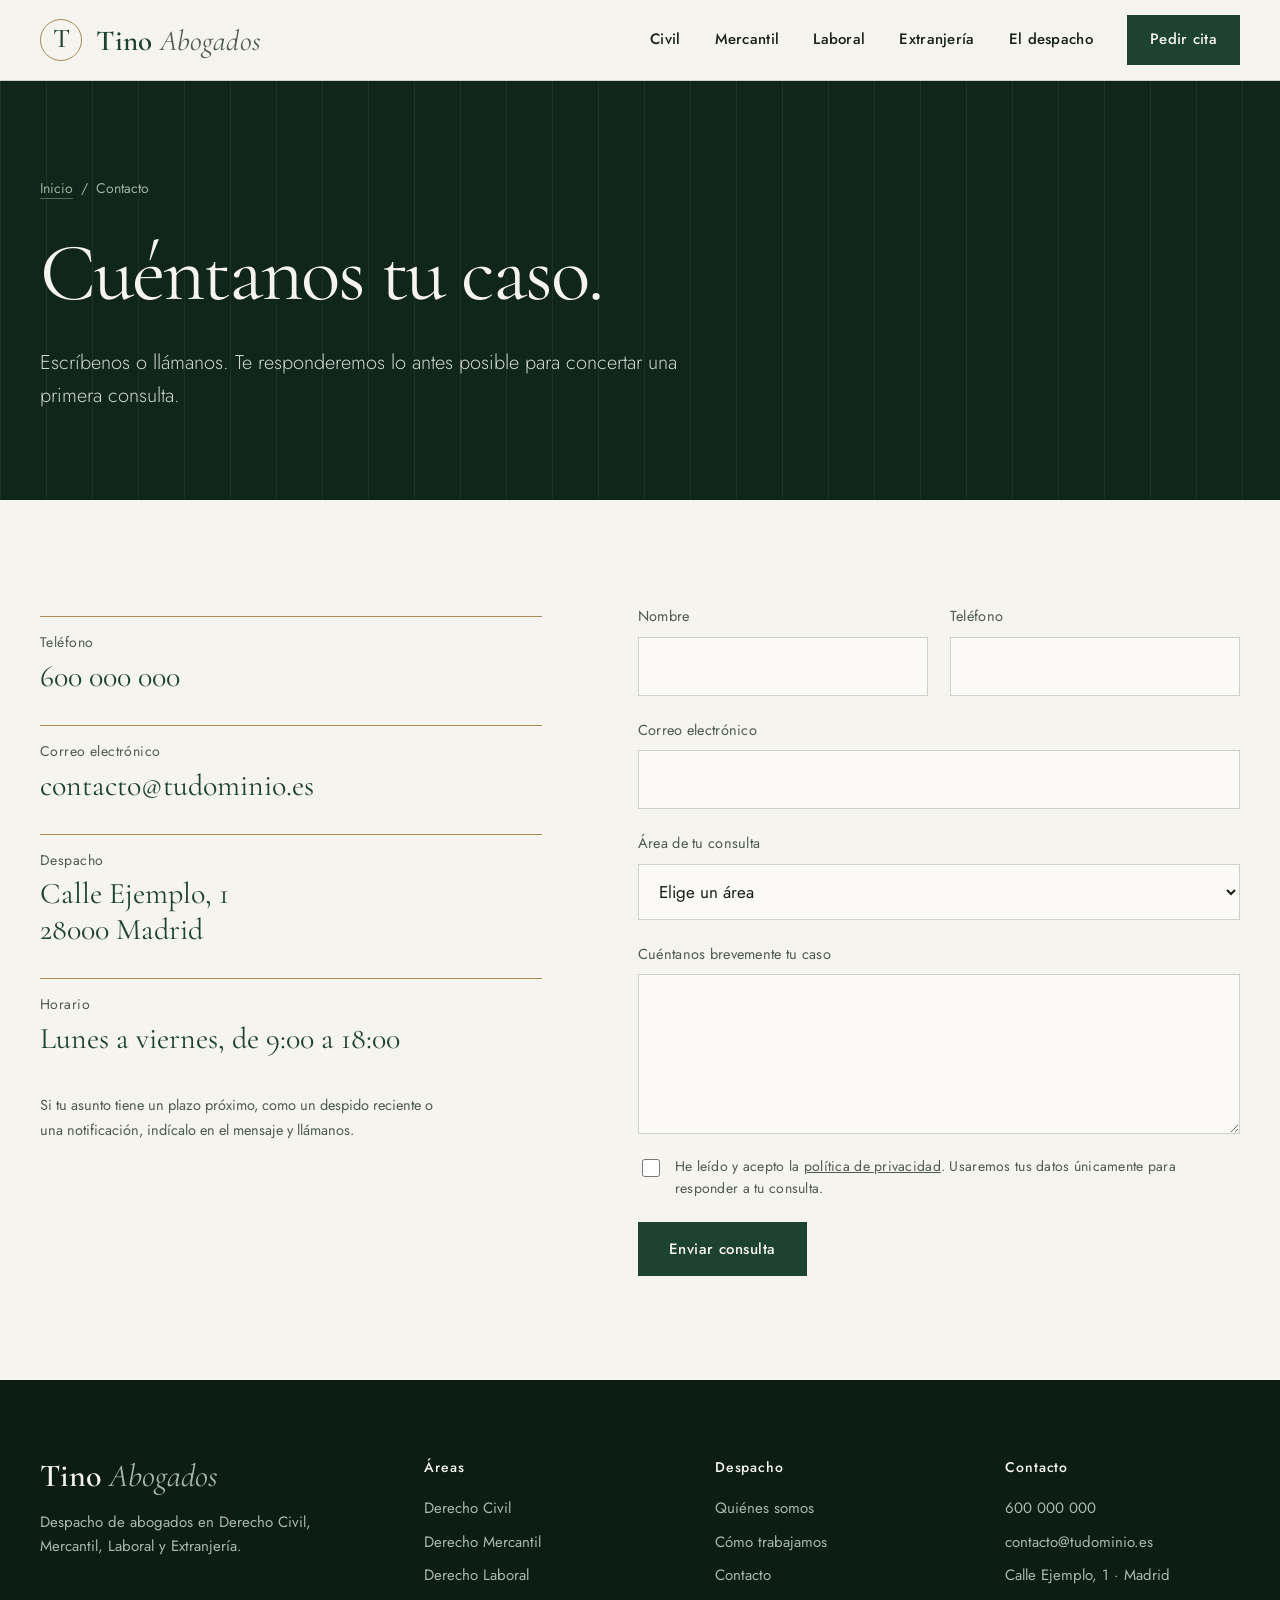
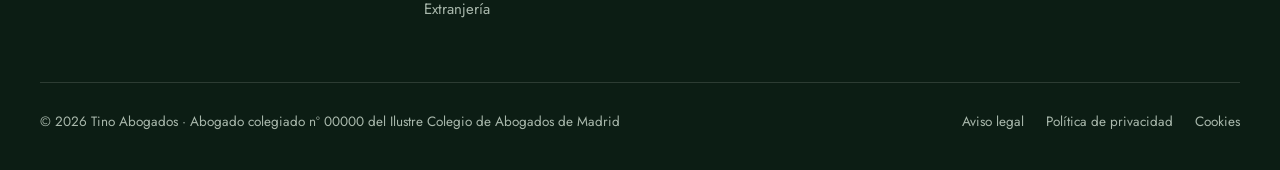
==== contacto.html @ 414d3d25 "Add files via upload" ====
<!DOCTYPE html>
<html lang="es">
<head>
<meta charset="utf-8">
<meta name="viewport" content="width=device-width, initial-scale=1">
<title>Contacto | Tino Abogados</title>
<meta name="description" content="Contacta con Tino Abogados y pide tu primera consulta.">
<link rel="preconnect" href="https://fonts.googleapis.com">
<link rel="preconnect" href="https://fonts.gstatic.com" crossorigin>
<link href="https://fonts.googleapis.com/css2?family=Cormorant+Garamond:ital,wght@0,400;0,500;0,600;1,400;1,500&family=Jost:wght@300;400;500&display=swap" rel="stylesheet">
<link rel="stylesheet" href="styles.css">
</head>
<body>
<header class="cabecera">
  <div class="wrap">
    <a class="marca" href="index.html" aria-label="Tino Abogados, inicio">
      <span class="sello" aria-hidden="true">T</span>
      <span class="nombre">Tino <i>Abogados</i></span>
    </a>
    <button class="burger" aria-label="Abrir menú" aria-expanded="false" aria-controls="nav"><span></span><span></span></button>
    <nav class="nav" id="nav" aria-label="Principal">
      <a href="derecho-civil.html">Civil</a>
      <a href="derecho-mercantil.html">Mercantil</a>
      <a href="derecho-laboral.html">Laboral</a>
      <a href="extranjeria.html">Extranjería</a>
      <a href="el-despacho.html">El despacho</a>
      <a class="btn" href="contacto.html">Pedir cita</a>
    </nav>
  </div>
</header>
<main>
<section class="cabecera-pagina raya">
  <div class="wrap">
    <div class="migas"><a href="index.html">Inicio</a> &nbsp;/&nbsp; Contacto</div>
    <h1>Cuéntanos tu caso.</h1>
    <p class="lead">Escríbenos o llámanos. Te responderemos lo antes posible para concertar una primera consulta.</p>
  </div>
</section>

<div class="wrap contacto-grid">
  <div>
    <dl class="datos">
      <!-- EDITA: tus datos reales -->
      <div><dt>Teléfono</dt><dd><a href="tel:+34600000000">600 000 000</a></dd></div>
      <div><dt>Correo electrónico</dt><dd><a href="mailto:contacto@tudominio.es">contacto@tudominio.es</a></dd></div>
      <div><dt>Despacho</dt><dd>Calle Ejemplo, 1<br>28000 Madrid</dd></div>
      <div><dt>Horario</dt><dd>Lunes a viernes, de 9:00 a 18:00</dd></div>
    </dl>
    <p class="aviso-form">Si tu asunto tiene un plazo próximo, como un despido reciente o una notificación, indícalo en el mensaje y llámanos.</p>
  </div>

  <!-- EDITA: cambia "action" por el servicio con el que recibas los mensajes
       (Formspree, Formsubmit o el formulario de tu hosting). -->
  <form action="https://formspree.io/f/TU_ID" method="POST">
    <div class="doble">
      <label>Nombre<input type="text" name="nombre" autocomplete="name" required></label>
      <label>Teléfono<input type="tel" name="telefono" autocomplete="tel" required></label>
    </div>
    <label>Correo electrónico<input type="email" name="email" autocomplete="email" required></label>
    <label>Área de tu consulta
      <select name="area" required>
        <option value="">Elige un área</option>
        <option>Derecho Civil</option>
        <option>Derecho Mercantil</option>
        <option>Derecho Laboral</option>
        <option>Extranjería</option>
        <option>No lo sé</option>
      </select>
    </label>
    <label>Cuéntanos brevemente tu caso<textarea name="mensaje" required></textarea></label>
    <label class="consent">
      <input type="checkbox" name="consentimiento" required>
      <span>He leído y acepto la <a href="#">política de privacidad</a>. Usaremos tus datos únicamente para responder a tu consulta.</span>
    </label>
    <button type="submit" class="btn verde">Enviar consulta</button>
  </form>
</div>

</main>
<footer class="pie">
  <div class="wrap">
    <div class="pie-grid">
      <div>
        <div class="nombre">Tino <i>Abogados</i></div>
        <p>Despacho de abogados en Derecho Civil, Mercantil, Laboral y Extranjería.</p>
      </div>
      <div>
        <h4>Áreas</h4>
        <ul>
          <li><a href="derecho-civil.html">Derecho Civil</a></li>
          <li><a href="derecho-mercantil.html">Derecho Mercantil</a></li>
          <li><a href="derecho-laboral.html">Derecho Laboral</a></li>
          <li><a href="extranjeria.html">Extranjería</a></li>
        </ul>
      </div>
      <div>
        <h4>Despacho</h4>
        <ul>
          <li><a href="el-despacho.html">Quiénes somos</a></li>
          <li><a href="index.html#proceso">Cómo trabajamos</a></li>
          <li><a href="contacto.html">Contacto</a></li>
        </ul>
      </div>
      <div>
        <h4>Contacto</h4>
        <ul>
          <!-- EDITA: tus datos reales -->
          <li><a href="tel:+34600000000">600 000 000</a></li>
          <li><a href="mailto:contacto@tudominio.es">contacto@tudominio.es</a></li>
          <li>Calle Ejemplo, 1 · Madrid</li>
        </ul>
      </div>
    </div>
    <div class="pie-legal">
      <!-- EDITA: tu número de colegiado y tu Colegio de Abogados -->
      <span>© 2026 Tino Abogados · Abogado colegiado nº 00000 del Ilustre Colegio de Abogados de Madrid</span>
      <span><a href="#">Aviso legal</a><a href="#">Política de privacidad</a><a href="#">Cookies</a></span>
    </div>
  </div>
</footer>
<script>
  var b = document.querySelector('.burger'), n = document.getElementById('nav');
  b.addEventListener('click', function () {
    var abierto = n.classList.toggle('abierto');
    b.setAttribute('aria-expanded', abierto);
  });
</script>
</body>
</html>
---- styles.css ----
/* ==========================================================
   TINO ABOGADOS — HOJA DE ESTILOS
   Edita aquí colores, tipografías y espaciados de TODA la web.
   ========================================================== */

:root {
  /* Verdes */
  --noche:   #11261b;   /* fondo oscuro principal */
  --verde:   #1d4330;   /* verde de marca */
  --hoja:    #315943;   /* hover y detalles */
  --salvia:  #dfe5db;   /* fondo suave */

  /* Blancos rotos */
  --marfil:  #f6f4ee;   /* fondo general */
  --marfil2: #ecE9df;   /* fondo alterno */

  /* Texto y detalles */
  --tinta:   #17221b;
  --tinta2:  #4d5a52;
  --laton:   #a58b58;   /* hilo fino, detalles */
  --linea:   #cfd2c6;

  /* Tipografías */
  --display: "Cormorant Garamond", "Cormorant", Garamond, "Times New Roman", serif;
  --texto:   "Jost", "Helvetica Neue", Arial, sans-serif;

  --ancho: 1200px;
}

*, *::before, *::after { box-sizing: border-box; }
html { scroll-behavior: smooth; scroll-padding-top: 90px; }
body {
  margin: 0;
  background: var(--marfil);
  color: var(--tinta);
  font-family: var(--texto);
  font-size: 17px;
  line-height: 1.7;
  font-weight: 400;
  -webkit-font-smoothing: antialiased;
  text-rendering: optimizeLegibility;
}
img, svg { max-width: 100%; display: block; }
a { color: inherit; }
p, ul, ol, dl, dd, h1, h2, h3, h4 { margin: 0; padding: 0; }
ul, ol { list-style: none; }
p { text-wrap: pretty; }
:focus-visible { outline: 2px solid var(--laton); outline-offset: 3px; }

h1, h2, h3, h4 {
  font-family: var(--display);
  font-weight: 400;
  letter-spacing: -0.015em;
  line-height: 1.04;
  text-wrap: balance;
  font-feature-settings: "kern", "liga", "onum";
}
h1 { font-size: clamp(50px, 7.2vw, 100px); letter-spacing: -0.025em; }
h2 { font-size: clamp(36px, 4.4vw, 58px); }
h3 { font-size: clamp(26px, 2.6vw, 34px); font-weight: 500; line-height: 1.12; }
em { font-style: italic; }

.wrap { width: min(var(--ancho), 100% - 56px); margin-inline: auto; }

/* ---------- Botones ---------- */
.btn {
  display: inline-block;
  padding: 15px 30px;
  font-family: var(--texto);
  font-size: 15px;
  font-weight: 500;
  letter-spacing: 0.03em;
  text-decoration: none;
  border: 1px solid var(--marfil);
  background: var(--marfil);
  color: var(--noche);
  cursor: pointer;
  transition: background .25s, color .25s, border-color .25s;
}
.btn:hover { background: transparent; color: var(--marfil); }
.btn.verde { background: var(--verde); border-color: var(--verde); color: var(--marfil); }
.btn.verde:hover { background: var(--noche); border-color: var(--noche); }
.btn.linea { background: transparent; color: var(--marfil); border-color: rgba(246,244,238,.45); }
.btn.linea:hover { background: var(--marfil); color: var(--noche); }
.enlace {
  font-weight: 500; font-size: 15px; letter-spacing: 0.02em;
  text-decoration: none; color: var(--verde);
  border-bottom: 1px solid var(--laton); padding-bottom: 3px;
}
.enlace:hover { color: var(--hoja); }

/* Raya diplomática: textura de fondo para las zonas oscuras */
.raya {
  background-color: var(--noche);
  background-image: repeating-linear-gradient(90deg, rgba(246,244,238,.05) 0 1px, transparent 1px 46px);
  color: var(--marfil);
}

/* ==========================================================
   CABECERA
   ========================================================== */
.cabecera {
  position: sticky; top: 0; z-index: 60;
  background: rgba(246,244,238,.96);
  backdrop-filter: blur(10px);
  border-bottom: 1px solid var(--linea);
}
.cabecera .wrap { display: flex; align-items: center; justify-content: space-between; height: 80px; }
.marca { display: flex; align-items: center; gap: 14px; text-decoration: none; }
.sello {
  width: 42px; height: 42px; border-radius: 50%;
  border: 1px solid var(--laton);
  display: grid; place-items: center;
  font-family: var(--display); font-size: 27px; font-weight: 500;
  color: var(--verde); line-height: 1; padding-bottom: 3px;
}
.marca .nombre { font-family: var(--display); font-size: 29px; font-weight: 600; letter-spacing: 0.005em; color: var(--verde); line-height: 1; }
.marca .nombre i { font-weight: 400; color: var(--tinta2); }

.nav { display: flex; align-items: center; gap: 34px; }
.nav a { text-decoration: none; font-size: 15px; font-weight: 500; letter-spacing: 0.02em; color: var(--tinta); position: relative; padding: 6px 0; }
.nav a:not(.btn)::after {
  content: ""; position: absolute; left: 0; right: 0; bottom: 0; height: 1px;
  background: var(--laton); transform: scaleX(0); transform-origin: left; transition: transform .25s;
}
.nav a:not(.btn):hover::after, .nav a[aria-current="page"]::after { transform: scaleX(1); }
.nav .btn { padding: 11px 22px; background: var(--verde); border-color: var(--verde); color: var(--marfil); }
.nav .btn:hover { background: var(--noche); border-color: var(--noche); color: var(--marfil); }
.burger { display: none; background: none; border: 1px solid var(--linea); width: 46px; height: 42px; cursor: pointer; padding: 0; }
.burger span { display: block; width: 20px; height: 1px; background: var(--tinta); margin: 5px auto; }

/* ==========================================================
   PORTADA
   ========================================================== */
.hero { padding: 120px 0 108px; }
.hero-grid { display: grid; grid-template-columns: 1.45fr 1fr; gap: 88px; align-items: end; }
.hero h1 em { color: #dccfa6; }
.hero .lead { margin-top: 34px; max-width: 50ch; font-size: 20px; line-height: 1.65; color: #cdd7cd; font-weight: 300; }
.hero .actions { margin-top: 44px; display: flex; gap: 14px; flex-wrap: wrap; }
.hero h1, .hero .lead, .hero .actions { animation: entrada .9s ease both; }
.hero .lead { animation-delay: .12s; }
.hero .actions { animation-delay: .24s; }
@keyframes entrada { from { opacity: 0; transform: translateY(14px); } to { opacity: 1; transform: none; } }

.indice { border-top: 1px solid var(--laton); }
.indice .t { padding: 16px 0 6px; font-size: 14px; color: #9fb0a2; letter-spacing: 0.04em; }
.indice a {
  display: grid; gap: 2px;
  padding: 20px 0; border-bottom: 1px solid rgba(246,244,238,.16);
  text-decoration: none; transition: padding-left .3s, color .3s;
}
.indice a b { font-family: var(--display); font-weight: 500; font-size: 32px; line-height: 1.1; }
.indice a span { font-size: 14.5px; color: #9fb0a2; }
.indice a:hover { padding-left: 12px; color: #dccfa6; }

/* ==========================================================
   SECCIONES GENÉRICAS
   ========================================================== */
.seccion { padding: 120px 0; }
.seccion.suave { background: var(--marfil2); }
.cabecera-seccion { max-width: 760px; margin-bottom: 68px; }
.cabecera-seccion p { margin-top: 22px; font-size: 19px; color: var(--tinta2); max-width: 56ch; font-weight: 300; }

/* Áreas en la portada */
.fila-area {
  display: grid; grid-template-columns: 1.05fr 1.5fr auto; gap: 56px; align-items: center;
  padding: 44px 0; border-top: 1px solid var(--verde); text-decoration: none;
  transition: background .3s, padding .3s;
}
.fila-area:last-of-type { border-bottom: 1px solid var(--verde); }
.fila-area h3 { font-size: clamp(34px, 4vw, 54px); color: var(--verde); font-weight: 400; }
.fila-area p { color: var(--tinta2); font-size: 17px; max-width: 52ch; }
.fila-area p small { display: block; margin-top: 10px; font-size: 14.5px; color: #6c776f; line-height: 1.5; }
.fila-area .ir { font-size: 15px; font-weight: 500; color: var(--verde); border-bottom: 1px solid var(--laton); padding-bottom: 3px; white-space: nowrap; }
.fila-area:hover { background: var(--salvia); padding-left: 24px; padding-right: 24px; }

/* Principios */
.principios { display: grid; grid-template-columns: repeat(3, 1fr); gap: 56px; }
.principios > div { border-top: 1px solid var(--laton); padding-top: 26px; }
.principios h3 { color: var(--verde); margin-bottom: 14px; }
.principios p { color: var(--tinta2); }

/* Frase destacada */
.frase { padding: 112px 0; text-align: center; background: var(--salvia); }
.frase blockquote { margin: 0 auto; max-width: 880px; font-family: var(--display); font-style: italic; font-size: clamp(32px, 4.2vw, 56px); line-height: 1.14; color: var(--verde); letter-spacing: -0.015em; text-wrap: balance; }
.frase .firma { margin-top: 28px; font-size: 15px; color: var(--tinta2); letter-spacing: 0.03em; }

/* Proceso (sí es una secuencia, por eso va numerado) */
.proceso { display: grid; grid-template-columns: repeat(4, 1fr); gap: 40px; counter-reset: p; }
.proceso li { counter-increment: p; border-top: 1px solid var(--verde); padding-top: 24px; }
.proceso li::before { content: counter(p); display: block; font-family: var(--display); font-size: 54px; line-height: 1; color: var(--laton); margin-bottom: 18px; font-feature-settings: "lnum"; }
.proceso h3 { font-size: 28px; color: var(--verde); margin-bottom: 10px; }
.proceso p { font-size: 16px; color: var(--tinta2); }

/* Bloque final de contacto */
.cierre { padding: 112px 0; }
.cierre .wrap { display: grid; grid-template-columns: 1.3fr 1fr; gap: 72px; align-items: center; }
.cierre p { color: #cdd7cd; font-size: 19px; font-weight: 300; max-width: 46ch; }
.cierre .lado { display: grid; gap: 18px; justify-items: start; }
.cierre .tel { font-family: var(--display); font-size: 40px; text-decoration: none; letter-spacing: -0.01em; }

/* ==========================================================
   PÁGINAS INTERIORES
   ========================================================== */
.cabecera-pagina { padding: 96px 0 88px; }
.migas { font-size: 14px; color: #9fb0a2; margin-bottom: 30px; }
.migas a { text-decoration: none; border-bottom: 1px solid rgba(246,244,238,.3); }
.migas a:hover { color: #dccfa6; }
.cabecera-pagina h1 { font-size: clamp(48px, 6.4vw, 88px); }
.cabecera-pagina .lead { margin-top: 30px; max-width: 58ch; font-size: 20px; font-weight: 300; color: #cdd7cd; line-height: 1.65; }

.cuerpo { display: grid; grid-template-columns: 1fr 340px; gap: 96px; padding: 104px 0 96px; align-items: start; }
.cuerpo > div > h2 { font-size: clamp(32px, 3.6vw, 46px); margin-bottom: 44px; }
.servicio { padding: 34px 0; border-top: 1px solid var(--linea); display: grid; grid-template-columns: 0.8fr 1.6fr; gap: 40px; }
.servicio:first-of-type { border-top: 1px solid var(--verde); }
.servicio h3 { color: var(--verde); font-size: 30px; }
.servicio p { color: var(--tinta2); max-width: 60ch; }
.bloque-aparte { margin-top: 88px; }

.lateral { position: sticky; top: 112px; display: grid; gap: 28px; }
.caja { background: var(--verde); color: var(--marfil); padding: 34px 32px; }
.caja h3 { font-size: 30px; margin-bottom: 12px; color: var(--marfil); }
.caja p { font-size: 15.5px; color: #cdd7cd; margin-bottom: 22px; font-weight: 300; }
.caja .btn { width: 100%; text-align: center; }
.caja .tel { display: block; margin-top: 18px; font-family: var(--display); font-size: 28px; text-decoration: none; text-align: center; }
.doc { border-top: 1px solid var(--laton); padding-top: 22px; }
.doc h3 { font-size: 26px; margin-bottom: 14px; color: var(--verde); }
.doc li { font-size: 15.5px; color: var(--tinta2); padding: 6px 0 6px 20px; position: relative; line-height: 1.5; }
.doc li::before { content: ""; position: absolute; left: 0; top: 17px; width: 9px; height: 1px; background: var(--laton); }

/* Preguntas frecuentes */
.faq { background: var(--marfil2); padding: 104px 0; }
.faq .wrap { display: grid; grid-template-columns: 0.8fr 1.6fr; gap: 80px; align-items: start; }
.faq h2 { position: sticky; top: 112px; }
details { border-top: 1px solid var(--verde); }
details:last-child { border-bottom: 1px solid var(--verde); }
summary {
  list-style: none; cursor: pointer; padding: 26px 56px 26px 0; position: relative;
  font-family: var(--display); font-size: 28px; font-weight: 500; line-height: 1.2; color: var(--verde);
}
summary::-webkit-details-marker { display: none; }
summary::after { content: "+"; position: absolute; right: 4px; top: 22px; font-family: var(--texto); font-weight: 300; font-size: 32px; color: var(--laton); transition: transform .25s; }
details[open] summary::after { transform: rotate(45deg); }
details p { padding: 0 56px 30px 0; color: var(--tinta2); max-width: 62ch; }

/* Otras áreas */
.otras { padding: 88px 0; }
.otras h2 { font-size: clamp(30px, 3.2vw, 40px); margin-bottom: 36px; }
.otras .lista { display: grid; grid-template-columns: repeat(3, 1fr); gap: 0; border-top: 1px solid var(--verde); }
.otras .lista a { padding: 26px 24px 26px 0; text-decoration: none; font-family: var(--display); font-size: 32px; color: var(--verde); border-bottom: 1px solid var(--linea); transition: padding-left .25s, color .25s; }
.otras .lista a:hover { padding-left: 12px; color: var(--hoja); }

/* ==========================================================
   EL DESPACHO
   ========================================================== */
.presentacion { display: grid; grid-template-columns: 0.9fr 1.3fr; gap: 96px; padding: 104px 0; align-items: start; }
.presentacion .texto { font-size: 19px; color: var(--tinta2); max-width: 60ch; font-weight: 300; }
.presentacion .texto p + p { margin-top: 22px; }
.presentacion .texto p:first-child::first-letter {
  font-family: var(--display); font-size: 5.6em; float: left; line-height: .78;
  padding: 8px 12px 0 0; color: var(--verde); font-weight: 500;
}
.equipo { display: grid; grid-template-columns: repeat(2, 1fr); gap: 56px; }
.persona { border-top: 1px solid var(--verde); padding-top: 22px; }
.persona .foto { aspect-ratio: 4 / 5; background: var(--salvia); display: grid; place-items: center; margin-bottom: 22px; font-family: var(--display); font-size: 80px; color: var(--hoja); }
.persona h3 { color: var(--verde); }
.persona .cargo { font-size: 15px; color: var(--laton); margin: 4px 0 14px; font-weight: 500; letter-spacing: .02em; }
.persona p { color: var(--tinta2); font-size: 16px; }

/* ==========================================================
   CONTACTO
   ========================================================== */
.contacto-grid { display: grid; grid-template-columns: 1fr 1.2fr; gap: 96px; padding: 104px 0; align-items: start; }
.datos { display: grid; gap: 30px; margin-top: 12px; }
.datos div { border-top: 1px solid var(--laton); padding-top: 14px; }
.datos dt { font-size: 14px; color: var(--tinta2); letter-spacing: .03em; }
.datos dd { font-family: var(--display); font-size: 30px; line-height: 1.2; margin-top: 4px; color: var(--verde); }
.datos a { text-decoration: none; }
.datos a:hover { color: var(--hoja); }
.aviso-form { margin-top: 36px; font-size: 14.5px; color: var(--tinta2); max-width: 44ch; }

form { display: grid; gap: 22px; }
label { display: grid; gap: 8px; font-size: 14.5px; color: var(--tinta2); letter-spacing: .02em; }
input, select, textarea {
  width: 100%; font: inherit; font-size: 17px; color: var(--tinta);
  background: #fbfaf6; border: 1px solid var(--linea); border-radius: 0; padding: 14px 16px;
}
textarea { min-height: 160px; resize: vertical; }
input:focus-visible, select:focus-visible, textarea:focus-visible { outline: 2px solid var(--verde); outline-offset: 0; border-color: var(--verde); }
.doble { display: grid; grid-template-columns: 1fr 1fr; gap: 22px; }
.consent { display: flex; gap: 12px; align-items: flex-start; font-size: 14px; line-height: 1.55; }
.consent input { width: 18px; height: 18px; margin-top: 3px; flex: none; accent-color: var(--verde); }
form .btn { justify-self: start; }

/* ==========================================================
   PIE
   ========================================================== */
.pie { background: #0c1d14; color: #a9b8ac; padding: 80px 0 36px; font-size: 15px; }
.pie-grid { display: grid; grid-template-columns: 1.4fr 1fr 1fr 1fr; gap: 56px; padding-bottom: 56px; border-bottom: 1px solid rgba(246,244,238,.14); }
.pie .nombre { font-family: var(--display); font-size: 32px; color: var(--marfil); font-weight: 600; line-height: 1; margin-bottom: 18px; }
.pie .nombre i { font-weight: 400; color: #a9b8ac; }
.pie p { max-width: 34ch; line-height: 1.6; }
.pie h4 { font-family: var(--texto); font-size: 14px; font-weight: 500; letter-spacing: .06em; color: var(--marfil); margin-bottom: 18px; }
.pie li { padding: 4px 0; }
.pie a { text-decoration: none; }
.pie a:hover { color: var(--marfil); }
.pie-legal { padding-top: 28px; display: flex; justify-content: space-between; gap: 24px; flex-wrap: wrap; font-size: 13.5px; }
.pie-legal a { margin-left: 22px; }

/* ==========================================================
   RESPONSIVE
   ========================================================== */
@media (max-width: 1000px) {
  .hero-grid, .cierre .wrap, .cuerpo, .faq .wrap, .presentacion, .contacto-grid { grid-template-columns: 1fr; gap: 56px; }
  .lateral, .faq h2 { position: static; }
  .proceso { grid-template-columns: 1fr 1fr; }
  .principios { grid-template-columns: 1fr; gap: 40px; }
  .fila-area { grid-template-columns: 1fr; gap: 16px; }
  .pie-grid { grid-template-columns: 1fr 1fr; }
  .otras .lista { grid-template-columns: 1fr; }
}
@media (max-width: 900px) {
  .burger { display: block; }
  .nav {
    display: none; position: absolute; top: 80px; left: 0; right: 0;
    flex-direction: column; align-items: flex-start; gap: 0;
    background: var(--marfil); border-bottom: 1px solid var(--linea); padding: 12px 28px 28px;
  }
  .nav.abierto { display: flex; }
  .nav a { padding: 14px 0; width: 100%; font-size: 17px; border-bottom: 1px solid var(--linea); }
  .nav a:not(.btn)::after { display: none; }
  .nav .btn { margin-top: 18px; text-align: center; border-bottom: 1px solid var(--verde); }
}
@media (max-width: 680px) {
  body { font-size: 16px; }
  .wrap { width: min(var(--ancho), 100% - 40px); }
  .hero { padding: 76px 0 72px; }
  .seccion, .frase, .cierre, .faq { padding: 76px 0; }
  .cabecera-pagina { padding: 64px 0; }
  .cuerpo, .presentacion, .contacto-grid { padding: 68px 0; }
  .servicio { grid-template-columns: 1fr; gap: 10px; }
  .proceso, .doble, .equipo, .pie-grid { grid-template-columns: 1fr; }
  .marca .nombre { font-size: 25px; }
  summary { font-size: 24px; }
  .indice a b { font-size: 28px; }
  .hero .lead, .cabecera-pagina .lead { font-size: 18px; }
}
@media (prefers-reduced-motion: reduce) {
  html { scroll-behavior: auto; }
  *, *::before, *::after { animation: none !important; transition: none !important; }
}
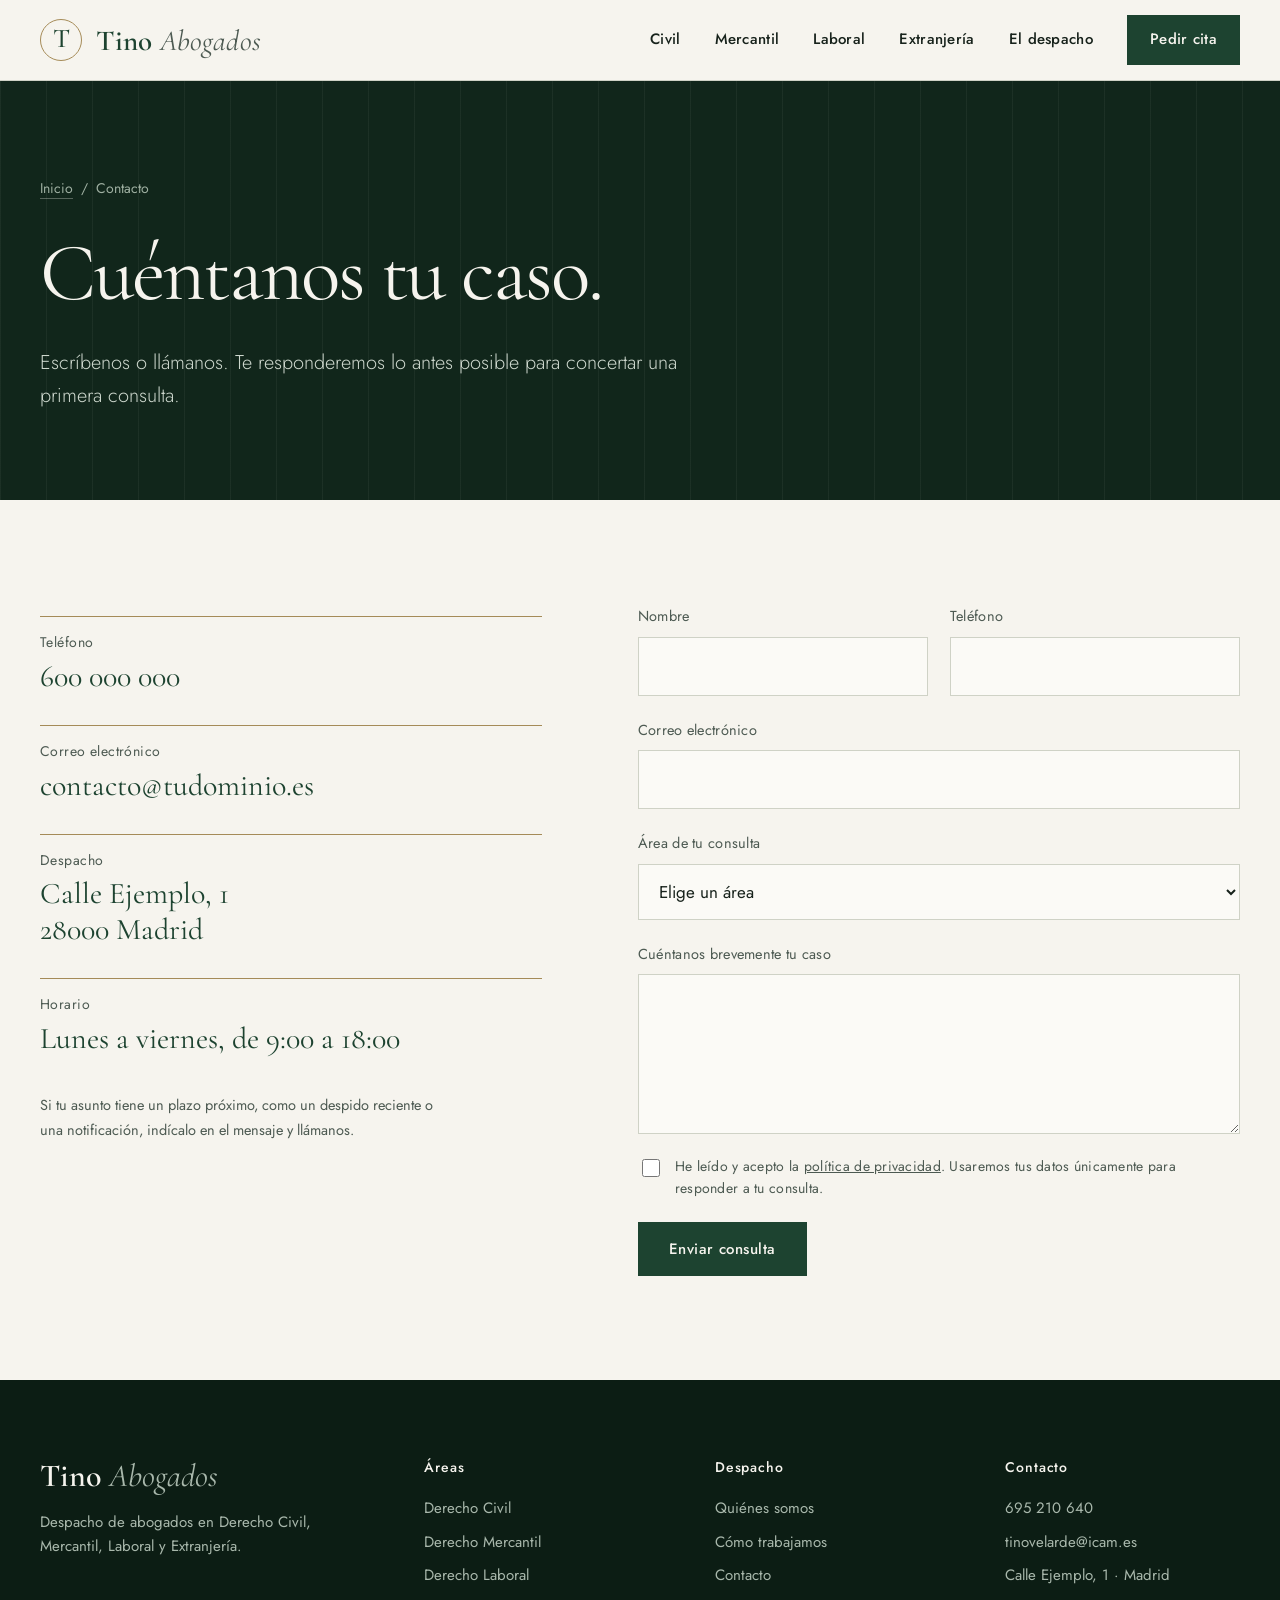
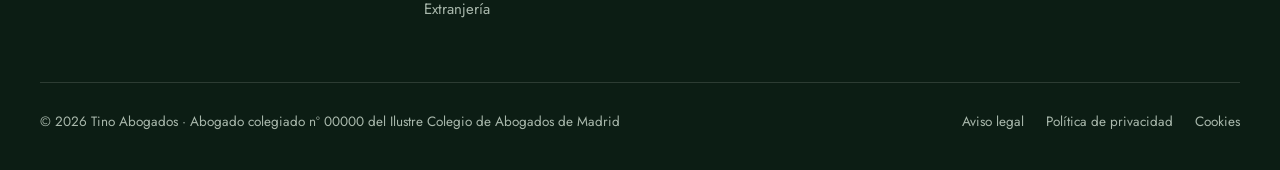
==== commit b5c1171d: "Update contacto.html" ====
--- a/contacto.html
+++ b/contacto.html
@@ -41,7 +41,7 @@
   <div>
     <dl class="datos">
       <!-- EDITA: tus datos reales -->
-      <div><dt>Teléfono</dt><dd><a href="tel:+34600000000">600 000 000</a></dd></div>
+      <div><dt>Teléfono</dt><dd><a href="tel:+34696210640">600 000 000</a></dd></div>
       <div><dt>Correo electrónico</dt><dd><a href="mailto:contacto@tudominio.es">contacto@tudominio.es</a></dd></div>
       <div><dt>Despacho</dt><dd>Calle Ejemplo, 1<br>28000 Madrid</dd></div>
       <div><dt>Horario</dt><dd>Lunes a viernes, de 9:00 a 18:00</dd></div>
@@ -105,8 +105,8 @@
         <h4>Contacto</h4>
         <ul>
           <!-- EDITA: tus datos reales -->
-          <li><a href="tel:+34600000000">600 000 000</a></li>
-          <li><a href="mailto:contacto@tudominio.es">contacto@tudominio.es</a></li>
+          <li><a href="tel:+34695210640">695 210 640</a></li>
+          <li><a href="mailto:tinovelarde@icam.es">tinovelarde@icam.es</a></li>
           <li>Calle Ejemplo, 1 · Madrid</li>
         </ul>
       </div>
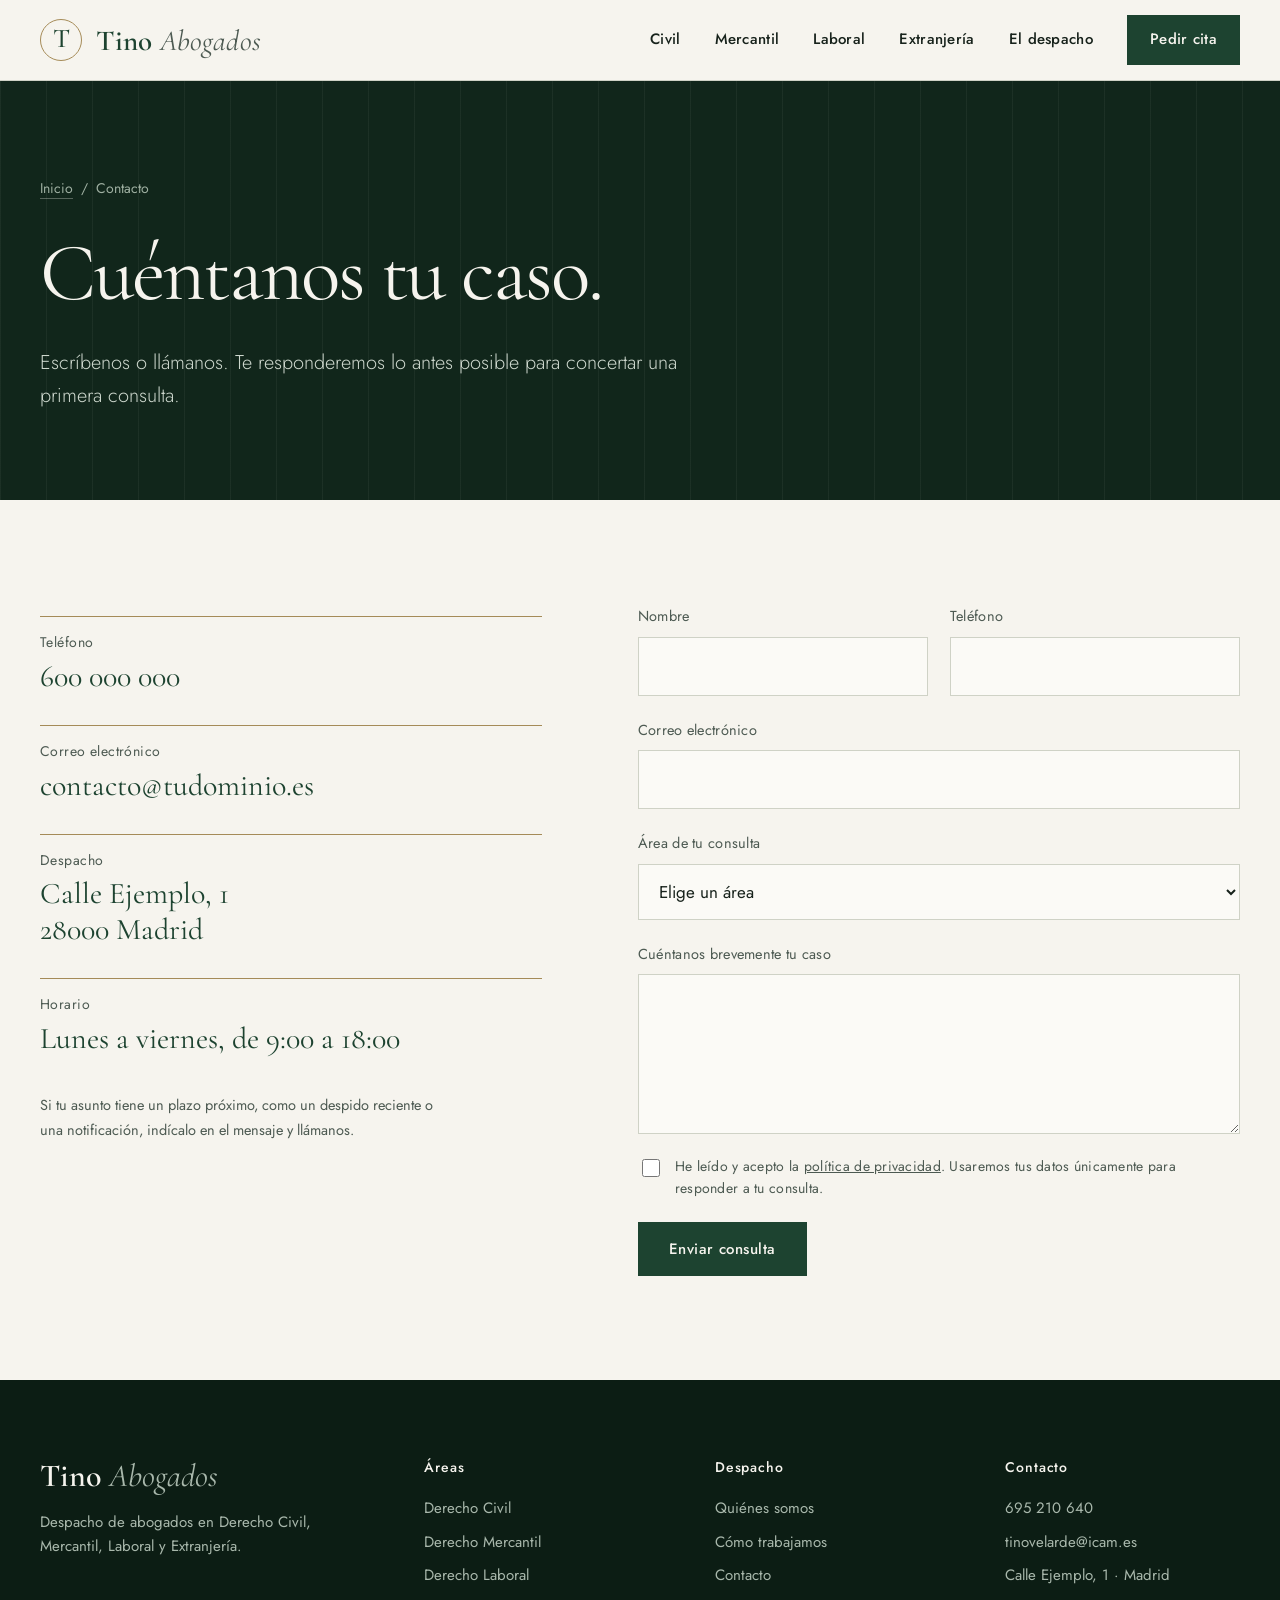
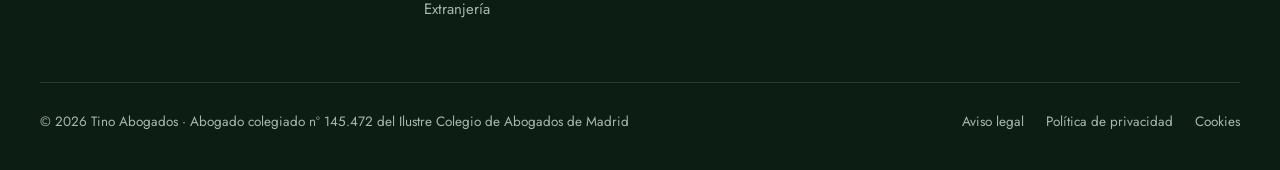
==== commit 74223baa: "Update contacto.html" ====
--- a/contacto.html
+++ b/contacto.html
@@ -113,7 +113,7 @@
     </div>
     <div class="pie-legal">
       <!-- EDITA: tu número de colegiado y tu Colegio de Abogados -->
-      <span>© 2026 Tino Abogados · Abogado colegiado nº 00000 del Ilustre Colegio de Abogados de Madrid</span>
+      <span>© 2026 Tino Abogados · Abogado colegiado nº 145.472 del Ilustre Colegio de Abogados de Madrid</span>
       <span><a href="#">Aviso legal</a><a href="#">Política de privacidad</a><a href="#">Cookies</a></span>
     </div>
   </div>
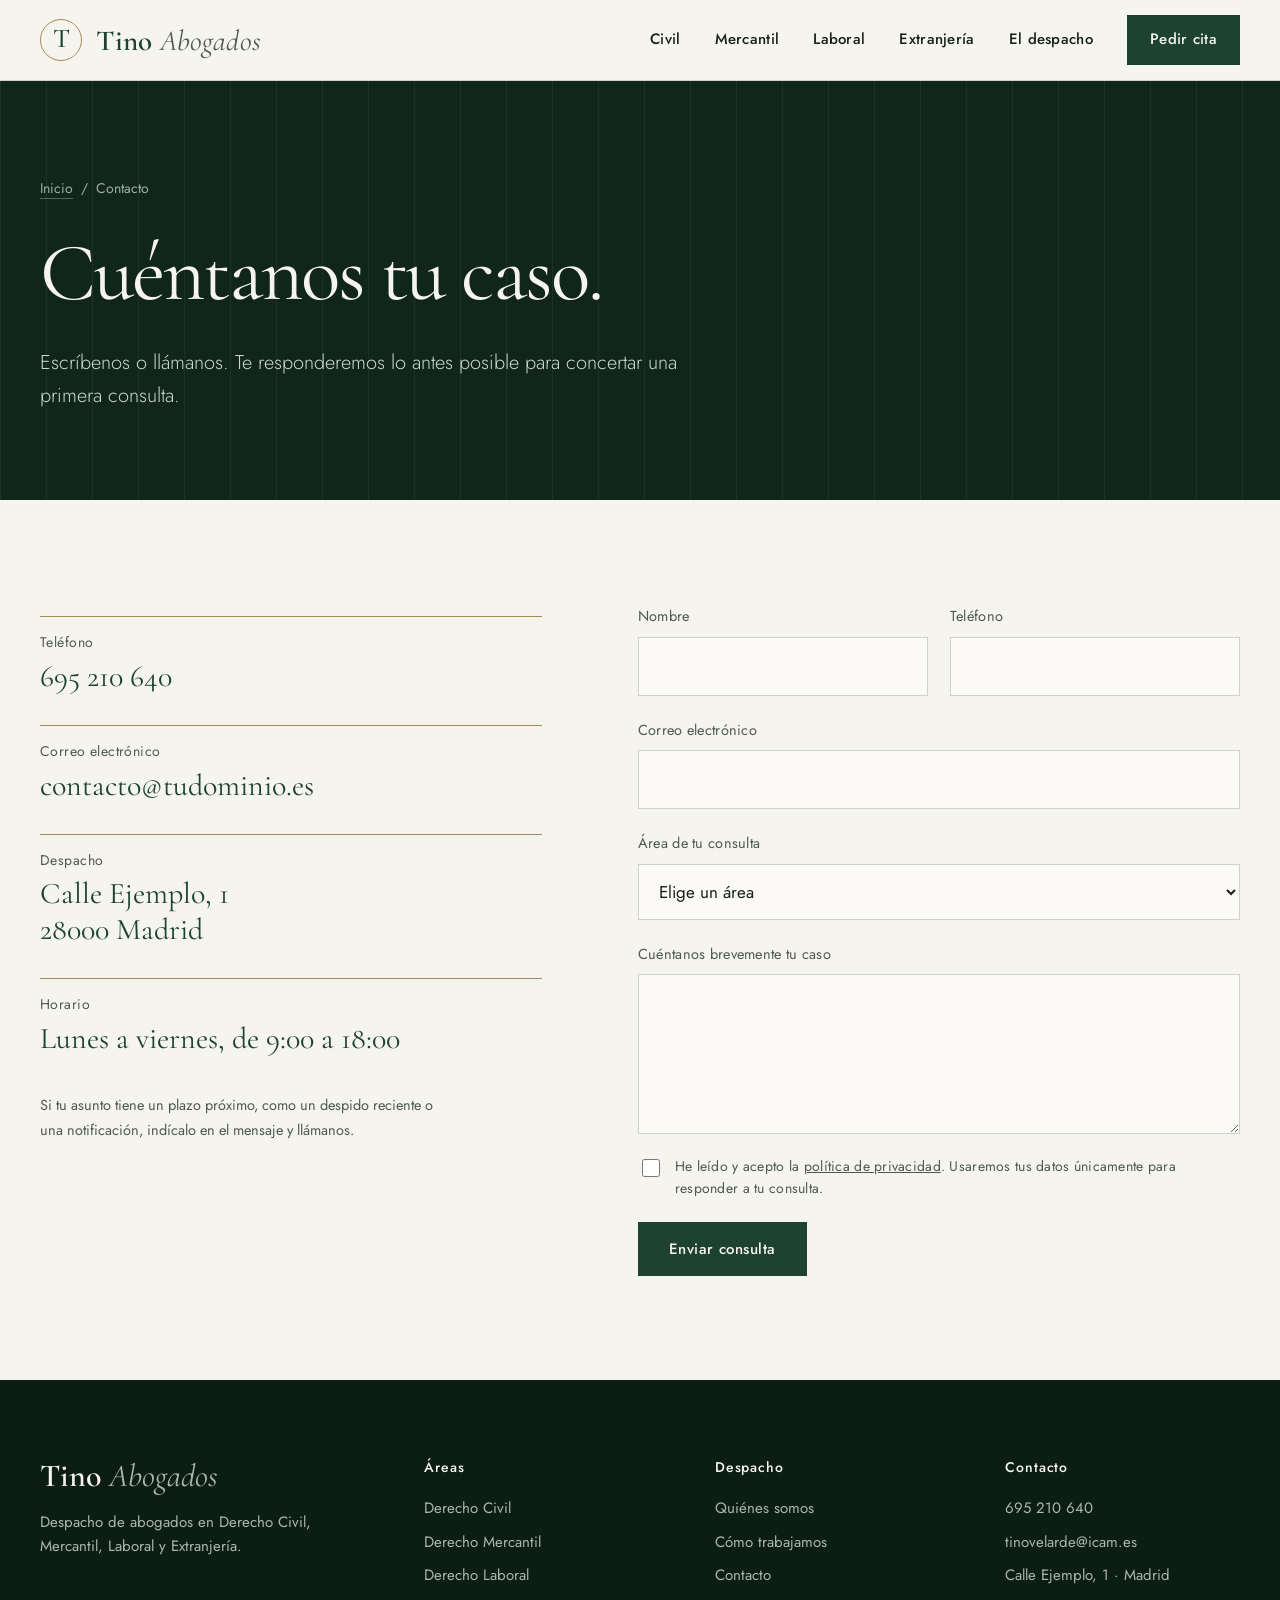
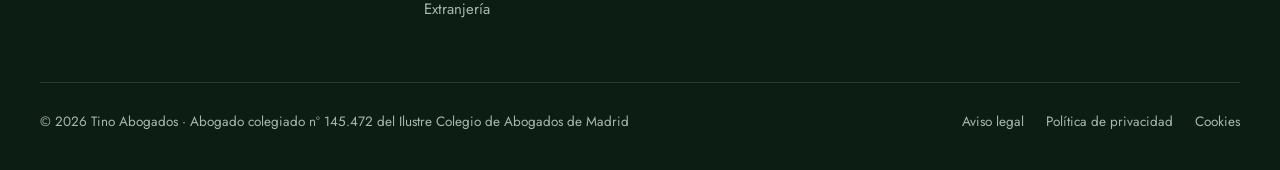
==== commit c5291a2a: "Update contacto.html" ====
--- a/contacto.html
+++ b/contacto.html
@@ -41,7 +41,7 @@
   <div>
     <dl class="datos">
       <!-- EDITA: tus datos reales -->
-      <div><dt>Teléfono</dt><dd><a href="tel:+34696210640">600 000 000</a></dd></div>
+      <div><dt>Teléfono</dt><dd><a href="tel:+34696210640">695 210 640</a></dd></div>
       <div><dt>Correo electrónico</dt><dd><a href="mailto:contacto@tudominio.es">contacto@tudominio.es</a></dd></div>
       <div><dt>Despacho</dt><dd>Calle Ejemplo, 1<br>28000 Madrid</dd></div>
       <div><dt>Horario</dt><dd>Lunes a viernes, de 9:00 a 18:00</dd></div>
--- a/styles.css
+++ b/styles.css
@@ -345,6 +345,53 @@
   .indice a b { font-size: 28px; }
   .hero .lead, .cabecera-pagina .lead { font-size: 18px; }
 }
+/* ==========================================================
+   LA JUSTICIA (ilustración que se dibuja al hacer scroll)
+   ========================================================== */
+.justicia { position: relative; height: 300vh; }
+.justicia-sticky {
+  position: sticky; top: 80px; height: calc(100vh - 80px);
+  display: flex; align-items: center; overflow: hidden;
+}
+.justicia-grid { display: grid; grid-template-columns: 1fr 1fr; gap: 64px; align-items: center; height: 100%; }
+.justicia-texto h2 { font-size: clamp(34px, 4.4vw, 60px); }
+.justicia-texto h2 em { color: #dccfa6; }
+.pasos-j { display: grid; margin-top: 44px; min-height: 180px; }
+.paso-j {
+  grid-area: 1 / 1; align-self: start;
+  opacity: 0; transform: translateY(14px);
+  transition: opacity .5s ease, transform .5s ease;
+  border-top: 1px solid var(--laton); padding-top: 22px;
+}
+.paso-j.activo { opacity: 1; transform: none; }
+.paso-j h3 { font-size: 36px; color: #dccfa6; margin-bottom: 10px; }
+.paso-j p { color: #cdd7cd; font-weight: 300; font-size: 18px; max-width: 44ch; }
+.justicia-figura { height: 100%; display: flex; justify-content: center; align-items: center; padding: 28px 0; }
+#estatua { height: 100%; max-height: 660px; width: auto; color: #b89f68; overflow: visible; }
+#estatua .g { transition: opacity .5s ease, color .5s ease; }
+#estatua[data-foco] .g { opacity: .3; }
+#estatua[data-foco="balanza"] .g-balanza,
+#estatua[data-foco="espada"] .g-espada,
+#estatua[data-foco="venda"] .g-venda { opacity: 1; color: #eadfb9; }
+
+@media (max-width: 1000px) {
+  .justicia { height: 280vh; }
+  .justicia-grid { grid-template-columns: 1fr; grid-template-rows: minmax(0, 1fr) auto; gap: 8px; }
+  .justicia-figura { order: -1; padding: 12px 0 0; min-height: 0; }
+  .justicia-texto h2 { display: none; }
+  .pasos-j { margin-top: 0; min-height: 150px; }
+  .paso-j h3 { font-size: 30px; }
+  .paso-j p { font-size: 16px; }
+}
+@media (prefers-reduced-motion: reduce) {
+  .justicia { height: auto; }
+  .justicia-sticky { position: static; height: auto; padding: 80px 0; }
+  .justicia-grid { height: auto; }
+  .justicia-figura { height: 560px; }
+  .pasos-j { display: block; min-height: 0; }
+  .paso-j { opacity: 1; transform: none; margin-bottom: 28px; }
+  .justicia-texto h2 { display: block; }
+}
 @media (prefers-reduced-motion: reduce) {
   html { scroll-behavior: auto; }
   *, *::before, *::after { animation: none !important; transition: none !important; }
